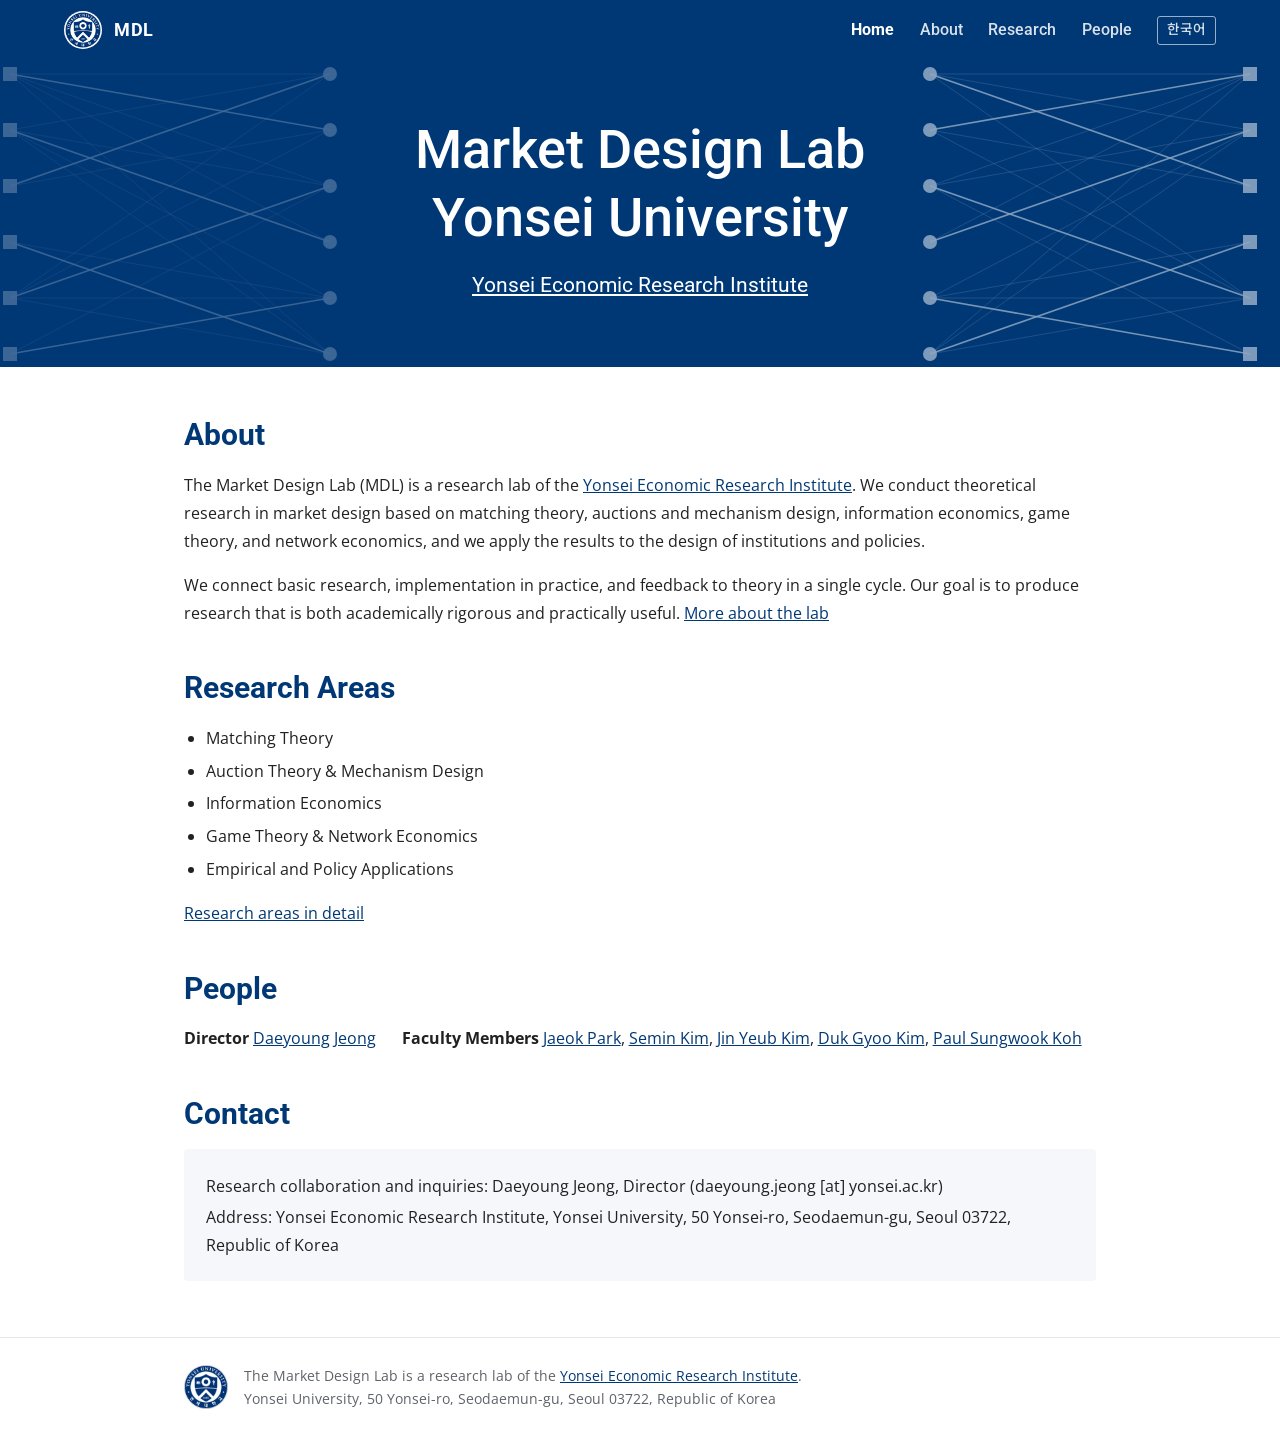
==== en/index.html @ e7f54111 "Add Korean and English lab website Co-Authored-By: Claude Opus 5.5 <noreply@anthropic.com> Claude-Se" ====
<!DOCTYPE html>
<html lang="en">
<head>
<meta charset="utf-8">
<meta name="viewport" content="width=device-width, initial-scale=1">
<title>Market Design Lab, Yonsei University</title>
<meta name="description" content="The Market Design Lab is a research lab of the Yonsei Economic Research Institute.">
<link rel="alternate" hreflang="ko" href="https://marketdesignyonsei.github.io/">
<link rel="alternate" hreflang="en" href="https://marketdesignyonsei.github.io/en/">
<link rel="icon" type="image/png" href="../assets/img/yonsei-emblem-sm.png">
<link rel="preconnect" href="https://fonts.googleapis.com">
<link rel="preconnect" href="https://fonts.gstatic.com" crossorigin>
<link rel="stylesheet" href="https://fonts.googleapis.com/css2?family=Open+Sans:wght@400;600;700&family=Roboto:wght@400;500;700&family=Noto+Sans+KR:wght@400;500;700&display=swap">
<link rel="stylesheet" href="../assets/style.css">
</head>
<body>
<a class="skip" href="#main">Skip to main content</a>
<header class="topbar">
  <div class="inner">
    <a class="brand" href="index.html"><img src="../assets/img/yonsei-emblem-sm.png" alt="">MDL</a>
    <button class="menu-toggle" aria-label="Menu" aria-expanded="false" onclick="var n=document.getElementById('nav');n.classList.toggle('open');this.setAttribute('aria-expanded',n.classList.contains('open'))">&#9776;</button>
    <nav class="nav" id="nav">
      <a href="index.html" aria-current="page">Home</a>
      <a href="about.html">About</a>
      <a href="research.html">Research</a>
      <a href="people.html">People</a>
      <a class="lang" href="../index.html" lang="ko">한국어</a>
    </nav>
  </div>
</header>
<section class="hero">
  <img class="net" src="../assets/img/network.svg" alt="">
  <img class="net left" src="../assets/img/network.svg" alt="">
  <h1>Market Design Lab<br>Yonsei University</h1>
  <p class="sub"><a href="http://yeri.yonsei.ac.kr/">Yonsei Economic Research Institute</a></p>
</section>
<main id="main">
<h2>About</h2>
<p>The Market Design Lab (MDL) is a research lab of the <a href="http://yeri.yonsei.ac.kr/">Yonsei Economic Research Institute</a>. We conduct theoretical research in market design based on matching theory, auctions and mechanism design, information economics, game theory, and network economics, and we apply the results to the design of institutions and policies.</p>
<p>We connect basic research, implementation in practice, and feedback to theory in a single cycle. Our goal is to produce research that is both academically rigorous and practically useful. <a href="about.html">More about the lab</a></p>

<h2>Research Areas</h2>
<ul>
  <li>Matching Theory</li>
  <li>Auction Theory &amp; Mechanism Design</li>
  <li>Information Economics</li>
  <li>Game Theory &amp; Network Economics</li>
  <li>Empirical and Policy Applications</li>
</ul>
<p><a href="research.html">Research areas in detail</a></p>

<h2>People</h2>
<ul class="people-mini">
  <li><b>Director</b> <a href="people.html#jeong">Daeyoung Jeong</a></li>
  <li><b>Faculty Members</b> <a href="people.html#park">Jaeok Park</a>, <a href="people.html#semin">Semin Kim</a>, <a href="people.html#jinyeub">Jin Yeub Kim</a>, <a href="people.html#dukgyoo">Duk Gyoo Kim</a>, <a href="people.html#koh">Paul Sungwook Koh</a></li>
</ul>

<h2>Contact</h2>
<div class="contact">
  <p>Research collaboration and inquiries: Daeyoung Jeong, Director (daeyoung.jeong [at] yonsei.ac.kr)</p>
  <p>Address: Yonsei Economic Research Institute, Yonsei University, 50 Yonsei-ro, Seodaemun-gu, Seoul 03722, Republic of Korea</p>
</div>

</main>
<footer>
  <div class="inner">
    <img src="../assets/img/yonsei-emblem-sm.png" alt="">
    <p>The Market Design Lab is a research lab of the <a href="http://yeri.yonsei.ac.kr/">Yonsei Economic Research Institute</a>.<br>Yonsei University, 50 Yonsei-ro, Seodaemun-gu, Seoul 03722, Republic of Korea</p>
  </div>
</footer>
</body>
</html>
---- assets/style.css ----
/* Market Design Lab, Yonsei University */
:root {
  --navy: #003876;
  --navy-dark: #002a5a;
  --ink: #212121;
  --muted: #5f6368;
  --line: #e3e6ea;
  --bg-soft: #f5f7fa;
  --max: 960px;
}

* { box-sizing: border-box; }

html { scroll-behavior: smooth; }

body {
  margin: 0;
  font-family: "Open Sans", "Noto Sans KR", system-ui, -apple-system, sans-serif;
  font-size: 16px;
  line-height: 1.75;
  color: var(--ink);
  background: #fff;
  word-break: keep-all;
  overflow-wrap: break-word;
}

a { color: var(--navy); }
a:hover { color: var(--navy-dark); }

.skip { position: absolute; left: -9999px; }
.skip:focus { left: 1rem; top: 1rem; background: #fff; padding: .5rem 1rem; z-index: 100; }

/* ---------- Top bar ---------- */
.topbar {
  position: sticky; top: 0; z-index: 50;
  background: var(--navy);
  color: #fff;
}
.topbar .inner {
  max-width: 1200px; margin: 0 auto;
  display: flex; align-items: center; justify-content: space-between;
  padding: .7rem 1.5rem;
  gap: 1rem;
}
.brand {
  display: flex; align-items: center; gap: .75rem;
  color: #fff; text-decoration: none;
  font-family: "Roboto", "Noto Sans KR", sans-serif;
  font-weight: 700; font-size: 1.15rem; letter-spacing: .04em;
}
.brand:hover { color: #fff; }
.brand img {
  width: 38px; height: 38px; border-radius: 50%;
  background: #fff; padding: 1px;
}
.nav { display: flex; align-items: center; gap: 1.6rem; }
.nav a {
  color: rgba(255,255,255,.85); text-decoration: none;
  font-family: "Roboto", "Noto Sans KR", sans-serif;
  font-size: .97rem; font-weight: 500;
}
.nav a:hover, .nav a[aria-current="page"] { color: #fff; }
.nav a[aria-current="page"] { font-weight: 700; }
.nav .lang {
  border: 1px solid rgba(255,255,255,.6); border-radius: 3px;
  padding: .1rem .55rem; font-size: .85rem;
}
.nav .lang:hover { background: rgba(255,255,255,.12); }

.menu-toggle {
  display: none;
  background: none; border: 0; color: #fff; cursor: pointer;
  font-size: 1.5rem; line-height: 1; padding: .2rem .4rem;
}

/* ---------- Hero ---------- */
.hero {
  position: relative; overflow: hidden;
  background: var(--navy);
  color: #fff;
  text-align: center;
  padding: 3.5rem 1.5rem 4rem;
}
.hero.small { padding: 2.2rem 1.5rem 2.6rem; }
.hero .net {
  position: absolute; right: -40px; top: 50%;
  transform: translateY(-50%);
  width: 460px; height: auto; opacity: .55;
  pointer-events: none;
}
.hero .net.left { right: auto; left: -60px; transform: translateY(-50%) scaleX(-1); opacity: .25; }
.hero h1 {
  position: relative;
  margin: 0;
  font-family: "Roboto", "Noto Sans KR", sans-serif;
  font-weight: 500;
  font-size: clamp(2rem, 5vw, 3.4rem);
  line-height: 1.25;
}
.hero.small h1 { font-size: clamp(1.7rem, 4vw, 2.4rem); }
.hero .sub {
  position: relative;
  margin: .9rem 0 0;
  font-family: "Roboto", "Noto Sans KR", sans-serif;
  font-size: clamp(1rem, 2.2vw, 1.3rem);
  color: rgba(255,255,255,.85);
}
.hero .sub a { color: #fff; }

/* ---------- Content ---------- */
main { max-width: var(--max); margin: 0 auto; padding: 2.5rem 1.5rem 3.5rem; }

main h2 {
  font-family: "Roboto", "Noto Sans KR", sans-serif;
  font-weight: 700;
  font-size: 1.9rem;
  color: var(--navy);
  margin: 2.6rem 0 1rem;
  line-height: 1.3;
}
main h2:first-child { margin-top: .5rem; }
main h3 {
  font-family: "Roboto", "Noto Sans KR", sans-serif;
  font-weight: 700; font-size: 1.2rem; color: var(--navy);
  margin: 1.8rem 0 .5rem;
}
main p { margin: 0 0 1rem; }
main ul, main ol { padding-left: 1.4rem; margin: 0 0 1rem; }
main li { margin: .3rem 0; }
.en-term { color: var(--muted); }

/* research area list */
.areas { list-style: none; padding: 0; margin: 0; display: grid; gap: 1rem; }
.areas li {
  margin: 0; padding: 1rem 1.25rem;
  border-left: 4px solid var(--navy);
  background: var(--bg-soft);
}
.areas strong { display: block; color: var(--navy); font-family: "Roboto", "Noto Sans KR", sans-serif; }

/* cycle */
.cycle {
  display: flex; flex-wrap: wrap; align-items: stretch; justify-content: center;
  gap: .5rem; margin: 1.5rem 0 1.8rem;
}
.cycle .step {
  flex: 1 1 180px; max-width: 240px;
  border: 1px solid var(--navy); border-radius: 4px;
  padding: .8rem 1rem; text-align: center;
}
.cycle .step b { display: block; color: var(--navy); font-family: "Roboto", "Noto Sans KR", sans-serif; }
.cycle .step span { font-size: .92rem; color: var(--muted); }
.cycle .arrow { align-self: center; color: var(--navy); font-size: 1.4rem; }

/* process steps */
.process { counter-reset: s; list-style: none; padding: 0; }
.process li {
  counter-increment: s; position: relative;
  padding: .35rem 0 .35rem 2.6rem;
}
.process li::before {
  content: counter(s);
  position: absolute; left: 0; top: .35rem;
  width: 1.8rem; height: 1.8rem; border-radius: 50%;
  background: var(--navy); color: #fff;
  font-size: .9rem; font-weight: 700; line-height: 1.8rem; text-align: center;
}

/* people */
.person {
  display: grid; grid-template-columns: 150px 1fr; gap: 1.6rem;
  padding: 1.8rem 0; border-top: 1px solid var(--line);
}
.person:first-of-type { border-top: 0; }
.person .ph {
  width: 150px; height: 200px; object-fit: cover; border-radius: 3px;
  background: var(--bg-soft);
}
.person .ph.blank {
  display: flex; align-items: center; justify-content: center;
  color: var(--navy); font-family: "Roboto", sans-serif; font-size: 2.4rem; font-weight: 700;
  border: 1px solid var(--line);
}
.person h3 { margin: 0; font-size: 1.35rem; }
.person h3 .en { font-weight: 400; color: var(--muted); font-size: 1.05rem; margin-left: .35rem; }
.person .role { margin: .2rem 0 .6rem; font-weight: 600; }
.person .links { margin: 0 0 .6rem; font-size: .95rem; }
.person .links span + span::before { content: "·"; margin: 0 .5rem; color: var(--muted); }
.person ul { margin: 0; font-size: .95rem; }
.person .fields { margin: .6rem 0 0; font-size: .95rem; }

.people-mini { list-style: none; padding: 0; display: flex; flex-wrap: wrap; gap: .5rem 1.6rem; }
.people-mini li { margin: 0; }

/* contact */
.contact { background: var(--bg-soft); padding: 1.2rem 1.4rem; border-radius: 4px; }
.contact p { margin: .2rem 0; }

/* ---------- Footer ---------- */
footer {
  border-top: 1px solid var(--line);
  color: var(--muted);
  font-size: .9rem;
}
footer .inner {
  max-width: var(--max); margin: 0 auto; padding: 1.6rem 1.5rem 2.2rem;
  display: flex; gap: 1rem; align-items: center;
}
footer img { width: 44px; height: 44px; }
footer p { margin: 0; line-height: 1.6; }

/* ---------- Mobile ---------- */
@media (max-width: 760px) {
  .menu-toggle { display: block; }
  .nav {
    display: none;
    position: absolute; left: 0; right: 0; top: 100%;
    background: var(--navy);
    flex-direction: column; align-items: flex-start; gap: 0;
    padding: .5rem 1.5rem 1rem;
    border-top: 1px solid rgba(255,255,255,.15);
  }
  .nav.open { display: flex; }
  .nav a { padding: .55rem 0; width: 100%; }
  .nav .lang { width: auto; margin-top: .4rem; }
  .hero .net { width: 300px; right: -90px; opacity: .3; }
  .hero .net.left { display: none; }
  .person { grid-template-columns: 1fr; gap: 1rem; }
  .person .ph { width: 120px; height: 160px; }
  .cycle .arrow { transform: rotate(90deg); flex-basis: 100%; text-align: center; }
  .cycle .step { max-width: none; }
}
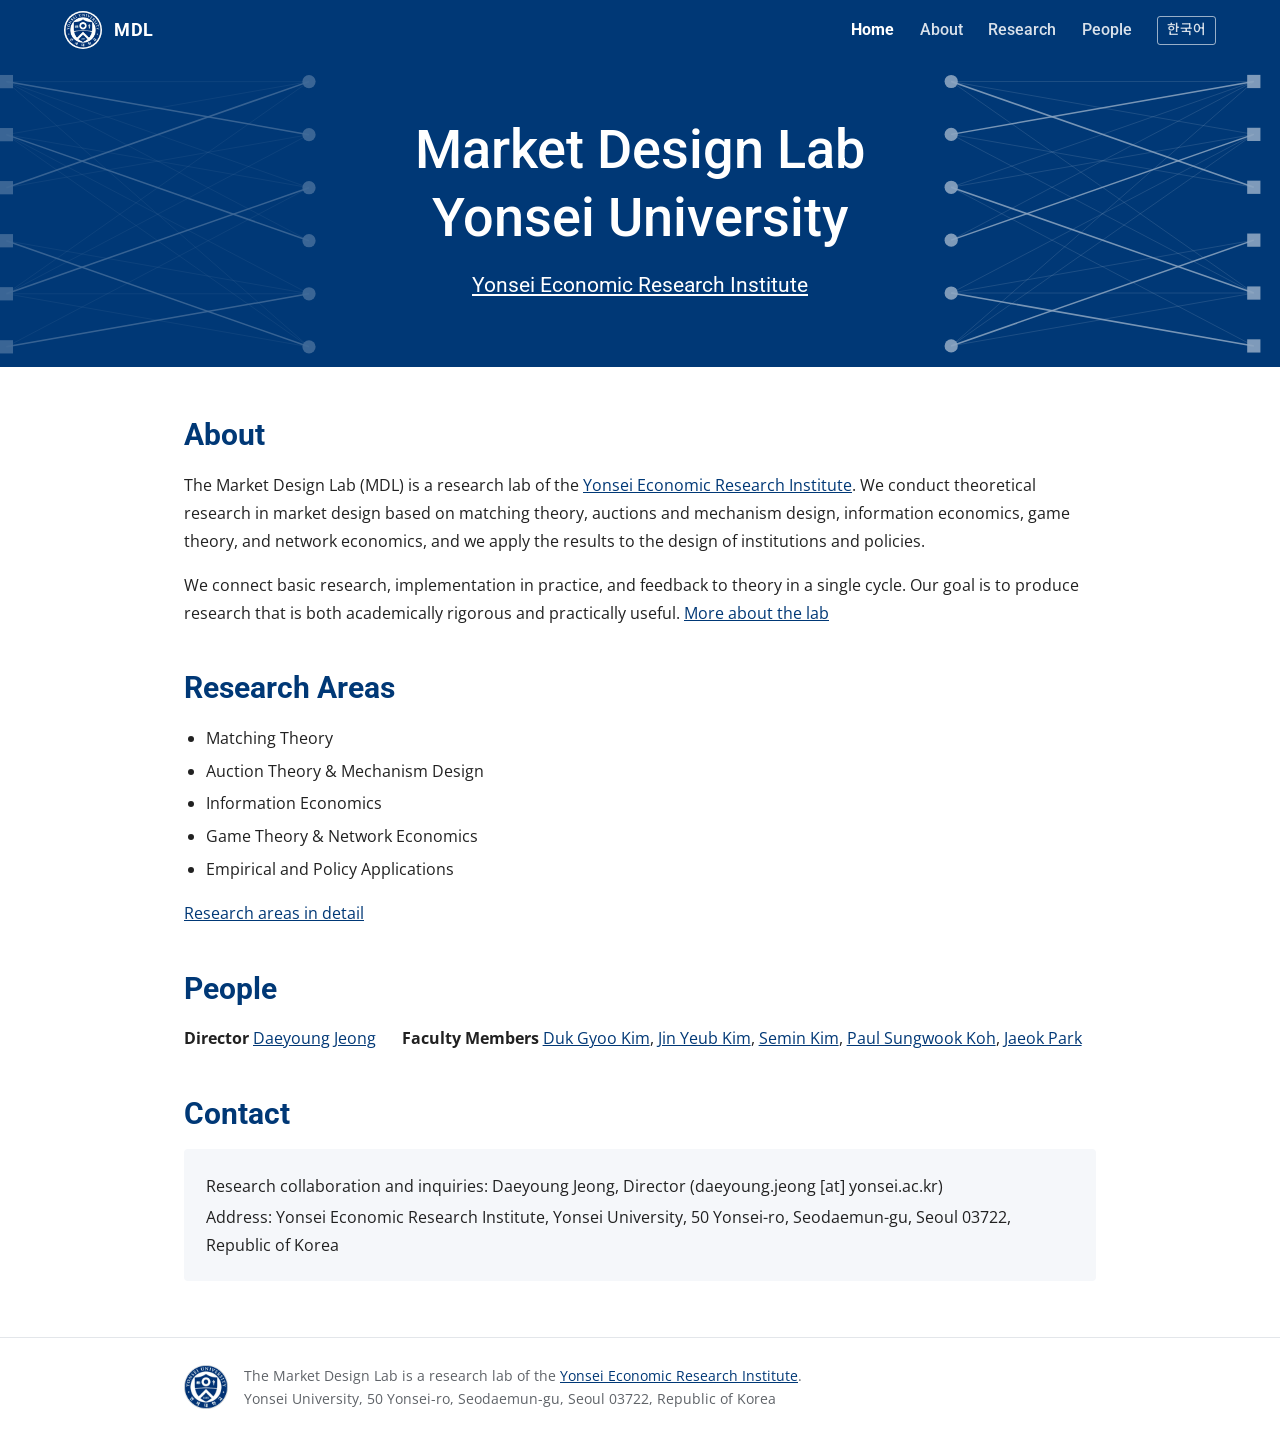
==== commit 0bf77026: "List faculty members alphabetically (Korean: 가나다 order; English: by surname) Co-Authored-By: Claude " ====
--- a/en/index.html
+++ b/en/index.html
@@ -52,7 +52,7 @@
 <h2>People</h2>
 <ul class="people-mini">
   <li><b>Director</b> <a href="people.html#jeong">Daeyoung Jeong</a></li>
-  <li><b>Faculty Members</b> <a href="people.html#park">Jaeok Park</a>, <a href="people.html#semin">Semin Kim</a>, <a href="people.html#jinyeub">Jin Yeub Kim</a>, <a href="people.html#dukgyoo">Duk Gyoo Kim</a>, <a href="people.html#koh">Paul Sungwook Koh</a></li>
+  <li><b>Faculty Members</b> <a href="people.html#dukgyoo">Duk Gyoo Kim</a>, <a href="people.html#jinyeub">Jin Yeub Kim</a>, <a href="people.html#semin">Semin Kim</a>, <a href="people.html#koh">Paul Sungwook Koh</a>, <a href="people.html#park">Jaeok Park</a></li>
 </ul>
 
 <h2>Contact</h2>
--- a/assets/style.css
+++ b/assets/style.css
@@ -85,7 +85,7 @@
 .hero .net {
   position: absolute; right: -40px; top: 50%;
   transform: translateY(-50%);
-  width: 460px; height: auto; opacity: .55;
+  width: min(460px, 34vw); height: auto; opacity: .55;
   pointer-events: none;
 }
 .hero .net.left { right: auto; left: -60px; transform: translateY(-50%) scaleX(-1); opacity: .25; }
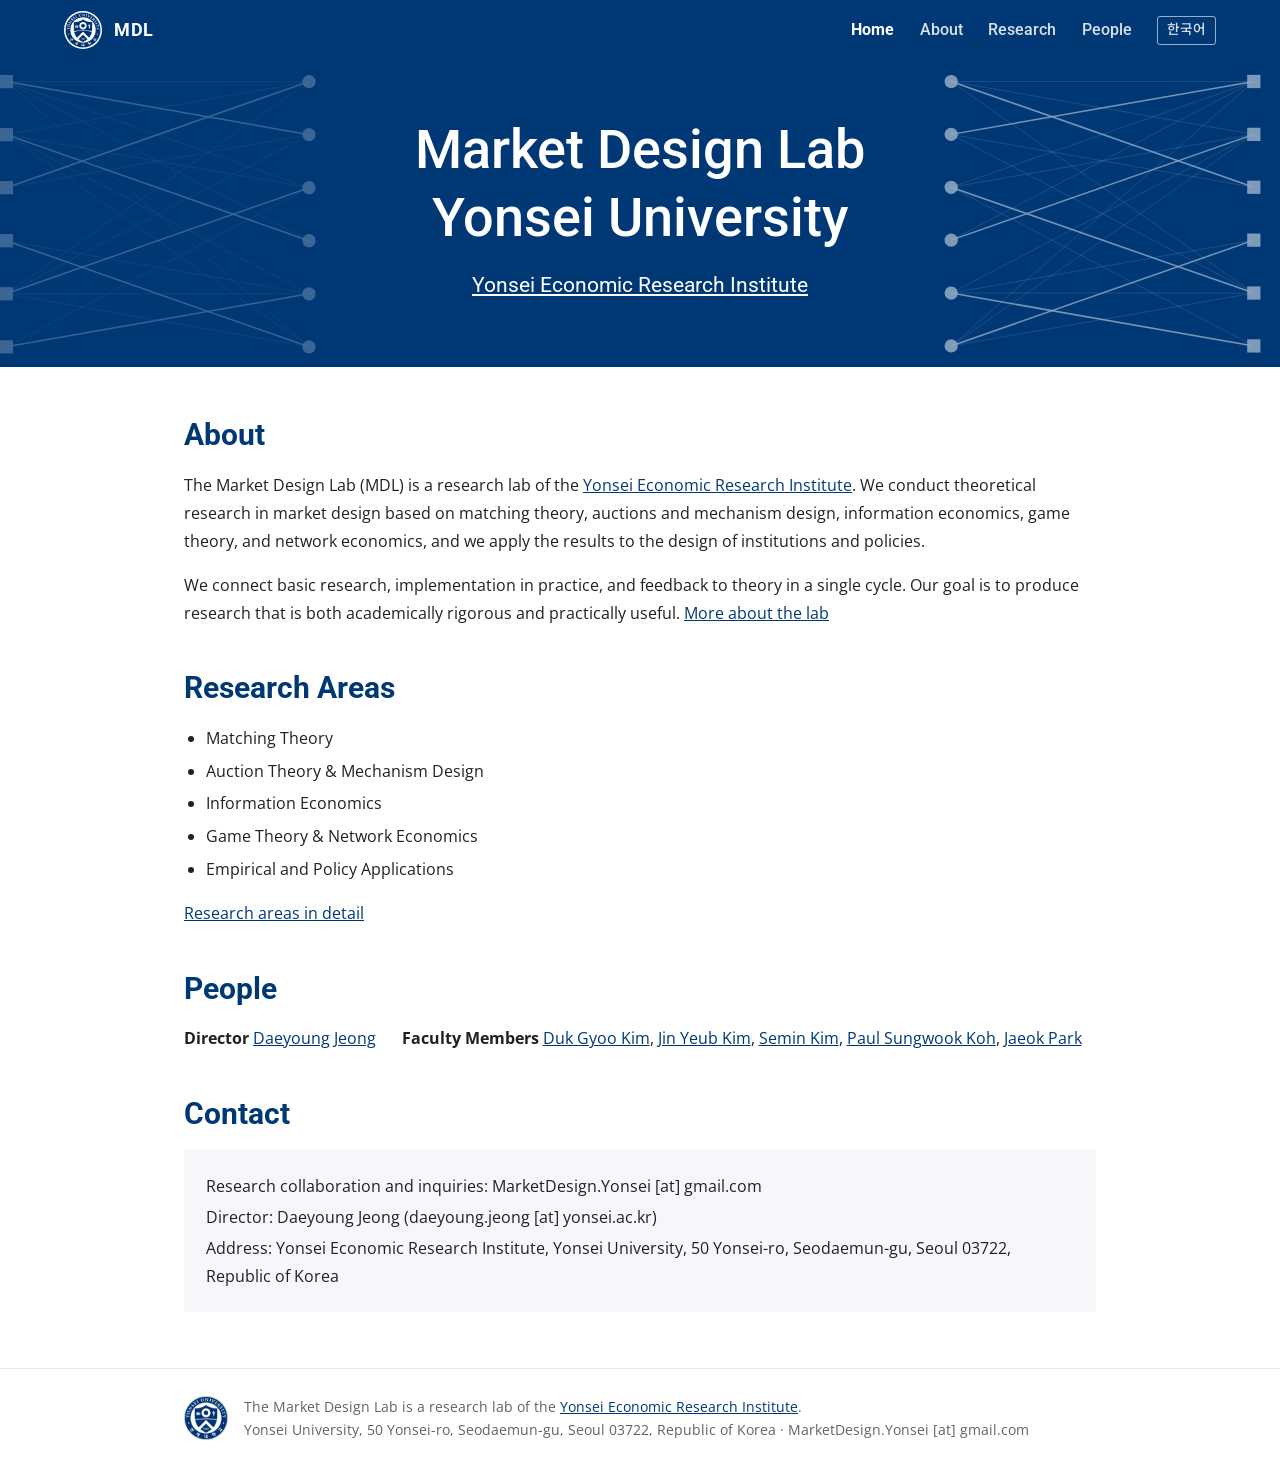
==== commit 794f4173: "Add lab email as the main contact address Co-Authored-By: Claude Opus 5.5 <noreply@anthropic.com> Cl" ====
--- a/en/index.html
+++ b/en/index.html
@@ -57,7 +57,8 @@
 
 <h2>Contact</h2>
 <div class="contact">
-  <p>Research collaboration and inquiries: Daeyoung Jeong, Director (daeyoung.jeong [at] yonsei.ac.kr)</p>
+  <p>Research collaboration and inquiries: MarketDesign.Yonsei [at] gmail.com</p>
+  <p>Director: Daeyoung Jeong (daeyoung.jeong [at] yonsei.ac.kr)</p>
   <p>Address: Yonsei Economic Research Institute, Yonsei University, 50 Yonsei-ro, Seodaemun-gu, Seoul 03722, Republic of Korea</p>
 </div>
 
@@ -65,7 +66,7 @@
 <footer>
   <div class="inner">
     <img src="../assets/img/yonsei-emblem-sm.png" alt="">
-    <p>The Market Design Lab is a research lab of the <a href="http://yeri.yonsei.ac.kr/">Yonsei Economic Research Institute</a>.<br>Yonsei University, 50 Yonsei-ro, Seodaemun-gu, Seoul 03722, Republic of Korea</p>
+    <p>The Market Design Lab is a research lab of the <a href="http://yeri.yonsei.ac.kr/">Yonsei Economic Research Institute</a>.<br>Yonsei University, 50 Yonsei-ro, Seodaemun-gu, Seoul 03722, Republic of Korea · MarketDesign.Yonsei [at] gmail.com</p>
   </div>
 </footer>
 </body>
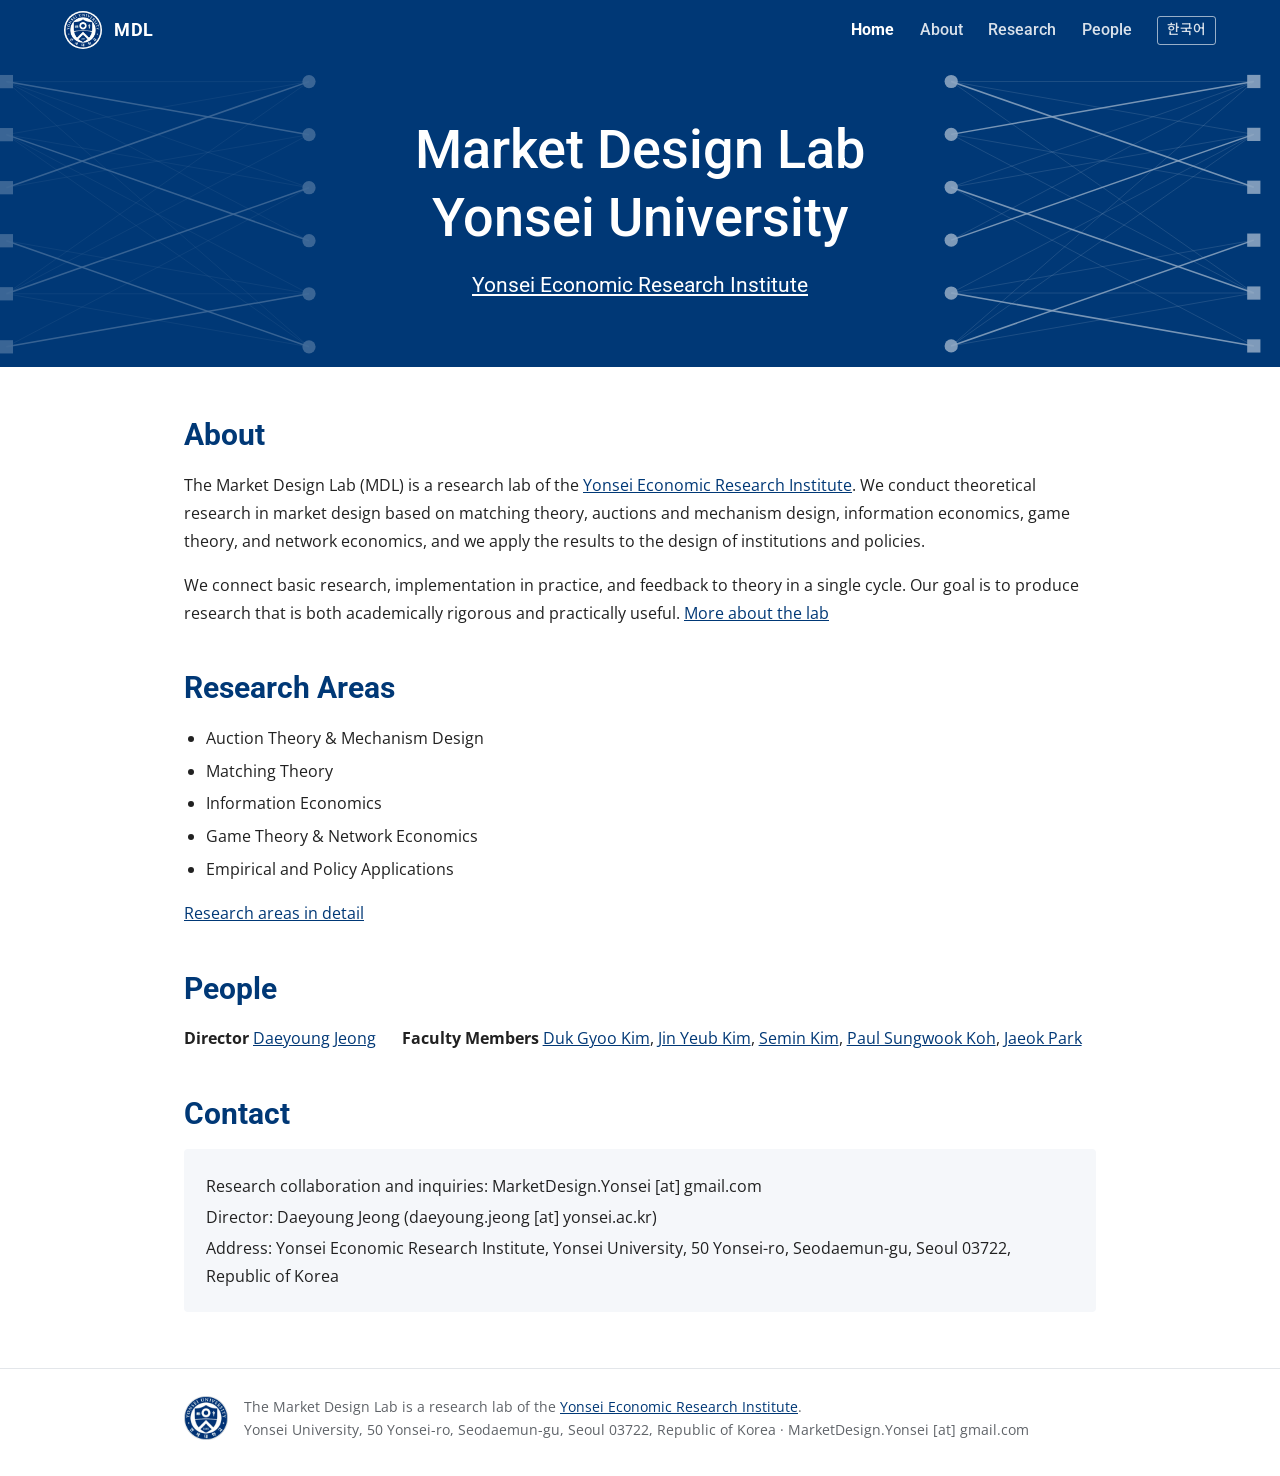
==== commit 180391dc: "List Auction Theory & Mechanism Design before Matching Theory Co-Authored-By: Claude Opus 5.5 <norep" ====
--- a/en/index.html
+++ b/en/index.html
@@ -41,8 +41,8 @@
 
 <h2>Research Areas</h2>
 <ul>
+  <li>Auction Theory &amp; Mechanism Design</li>
   <li>Matching Theory</li>
-  <li>Auction Theory &amp; Mechanism Design</li>
   <li>Information Economics</li>
   <li>Game Theory &amp; Network Economics</li>
   <li>Empirical and Policy Applications</li>
--- a/assets/style.css
+++ b/assets/style.css
@@ -131,12 +131,12 @@
 
 /* research area list */
 .areas { list-style: none; padding: 0; margin: 0; display: grid; gap: 1rem; }
-.areas li {
+.areas > li {
   margin: 0; padding: 1rem 1.25rem;
   border-left: 4px solid var(--navy);
   background: var(--bg-soft);
 }
-.areas strong { display: block; color: var(--navy); font-family: "Roboto", "Noto Sans KR", sans-serif; }
+.areas > li > strong { display: block; color: var(--navy); font-family: "Roboto", "Noto Sans KR", sans-serif; }
 
 /* cycle */
 .cycle {
@@ -230,3 +230,27 @@
   .cycle .arrow { transform: rotate(90deg); flex-basis: 100%; text-align: center; }
   .cycle .step { max-width: none; }
 }
+
+/* related research (expandable) */
+details.rel { margin-top: .7rem; }
+details.rel summary {
+  cursor: pointer; display: inline-block;
+  color: var(--navy); font-weight: 600; font-size: .95rem;
+  font-family: "Roboto", "Noto Sans KR", sans-serif;
+  list-style: none;
+}
+details.rel summary::-webkit-details-marker { display: none; }
+details.rel summary::before { content: "▸"; display: inline-block; width: 1em; transition: transform .15s; }
+details.rel[open] summary::before { transform: rotate(90deg); }
+details.rel summary:hover { text-decoration: underline; }
+.publist { margin: .7rem 0 .2rem; padding-left: 1.6rem; font-size: .93rem; line-height: 1.6; }
+.publist li { margin: .45rem 0; }
+.publist a { text-decoration: none; }
+.publist a:hover { text-decoration: underline; }
+.tag {
+  display: inline-block; font-size: .72rem; font-weight: 700; letter-spacing: .02em;
+  padding: 0 .4rem; border-radius: 3px; vertical-align: 1px; white-space: nowrap;
+}
+.tag.wp { border: 1px solid var(--muted); color: var(--muted); }
+.tag.acc { border: 1px solid var(--navy); color: var(--navy); }
+p.note { margin-top: 1.4rem; font-size: .9rem; color: var(--muted); }
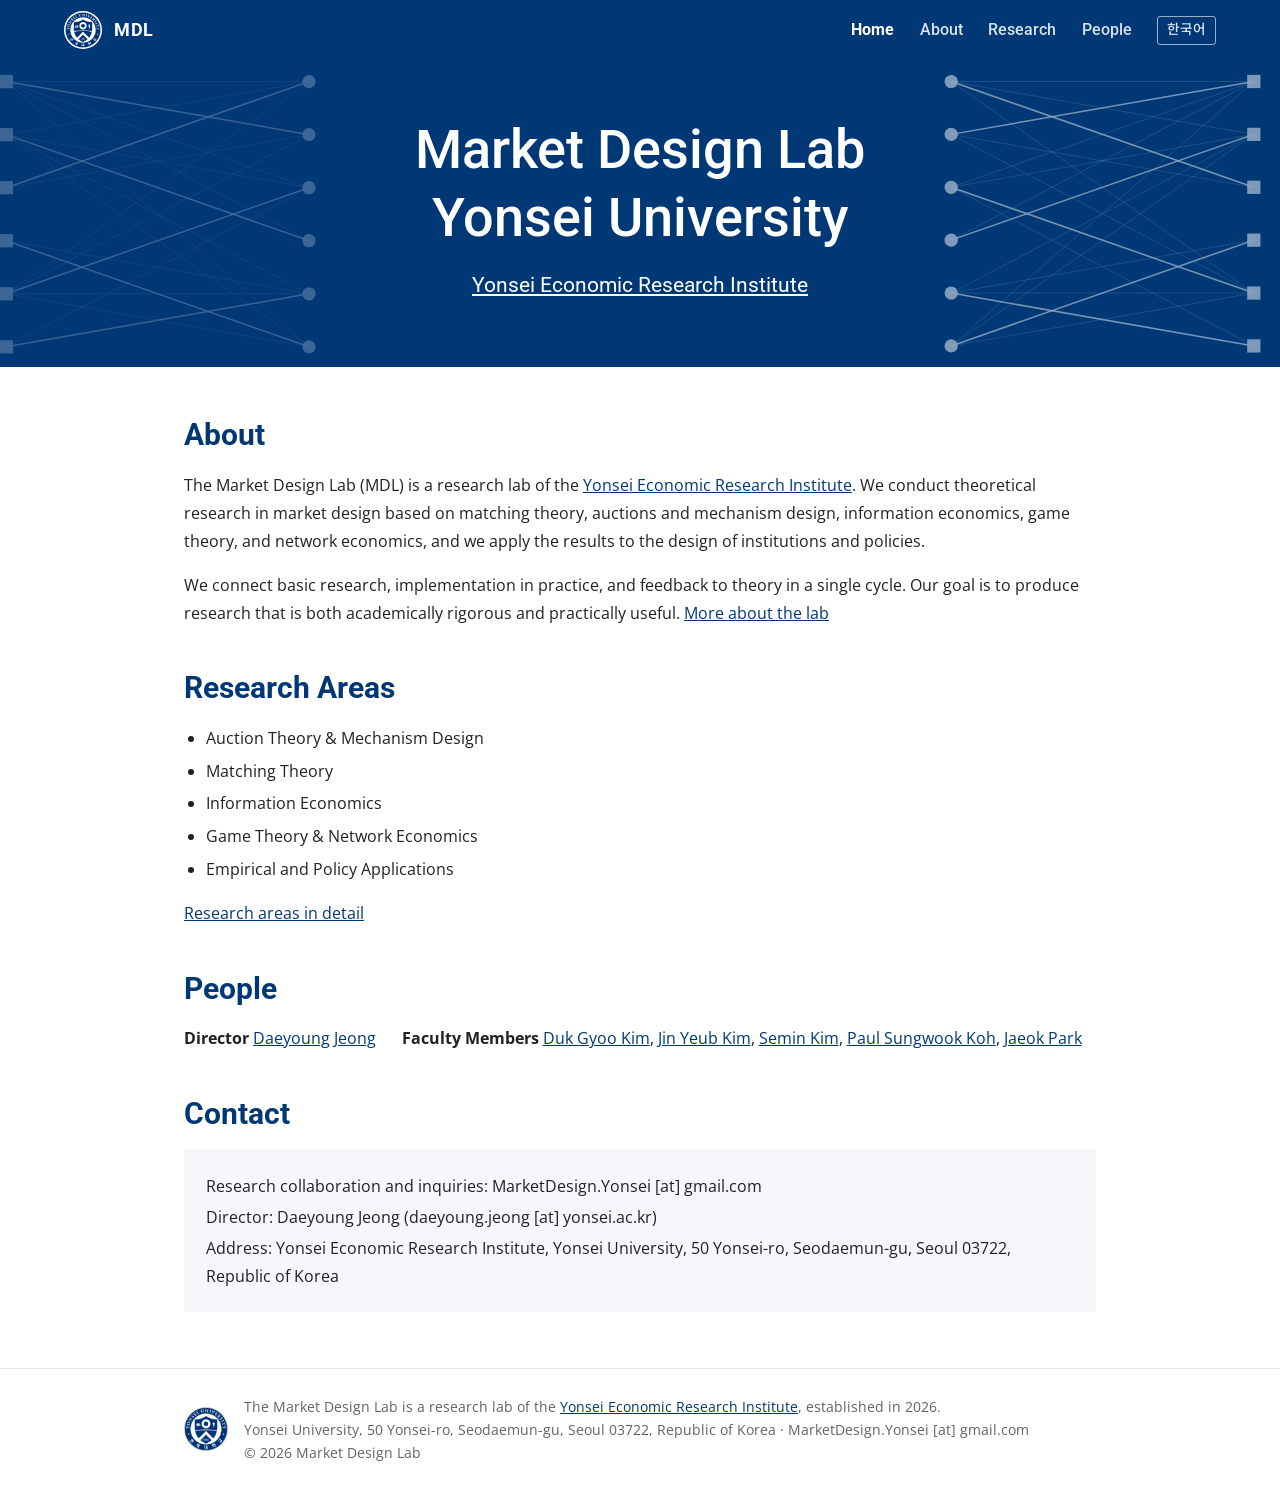
==== commit 24b68bcf: "Add lab history (established Nov 16, 2026) and founding year in footer Co-Authored-By: Claude Opus 5" ====
--- a/en/index.html
+++ b/en/index.html
@@ -66,7 +66,7 @@
 <footer>
   <div class="inner">
     <img src="../assets/img/yonsei-emblem-sm.png" alt="">
-    <p>The Market Design Lab is a research lab of the <a href="http://yeri.yonsei.ac.kr/">Yonsei Economic Research Institute</a>.<br>Yonsei University, 50 Yonsei-ro, Seodaemun-gu, Seoul 03722, Republic of Korea · MarketDesign.Yonsei [at] gmail.com</p>
+    <p>The Market Design Lab is a research lab of the <a href="http://yeri.yonsei.ac.kr/">Yonsei Economic Research Institute</a>, established in 2026.<br>Yonsei University, 50 Yonsei-ro, Seodaemun-gu, Seoul 03722, Republic of Korea · MarketDesign.Yonsei [at] gmail.com<br>© 2026 Market Design Lab</p>
   </div>
 </footer>
 </body>
--- a/assets/style.css
+++ b/assets/style.css
@@ -254,3 +254,9 @@
 .tag.wp { border: 1px solid var(--muted); color: var(--muted); }
 .tag.acc { border: 1px solid var(--navy); color: var(--navy); }
 p.note { margin-top: 1.4rem; font-size: .9rem; color: var(--muted); }
+
+/* history */
+.history { list-style: none; padding: 0; margin: 0 0 1rem; }
+.history li { display: grid; grid-template-columns: 11rem 1fr; gap: 1rem; padding: .5rem 0; border-bottom: 1px solid var(--line); margin: 0; }
+.history .date { font-weight: 700; color: var(--navy); font-family: "Roboto", "Noto Sans KR", sans-serif; }
+@media (max-width: 760px) { .history li { grid-template-columns: 1fr; gap: .1rem; } }
